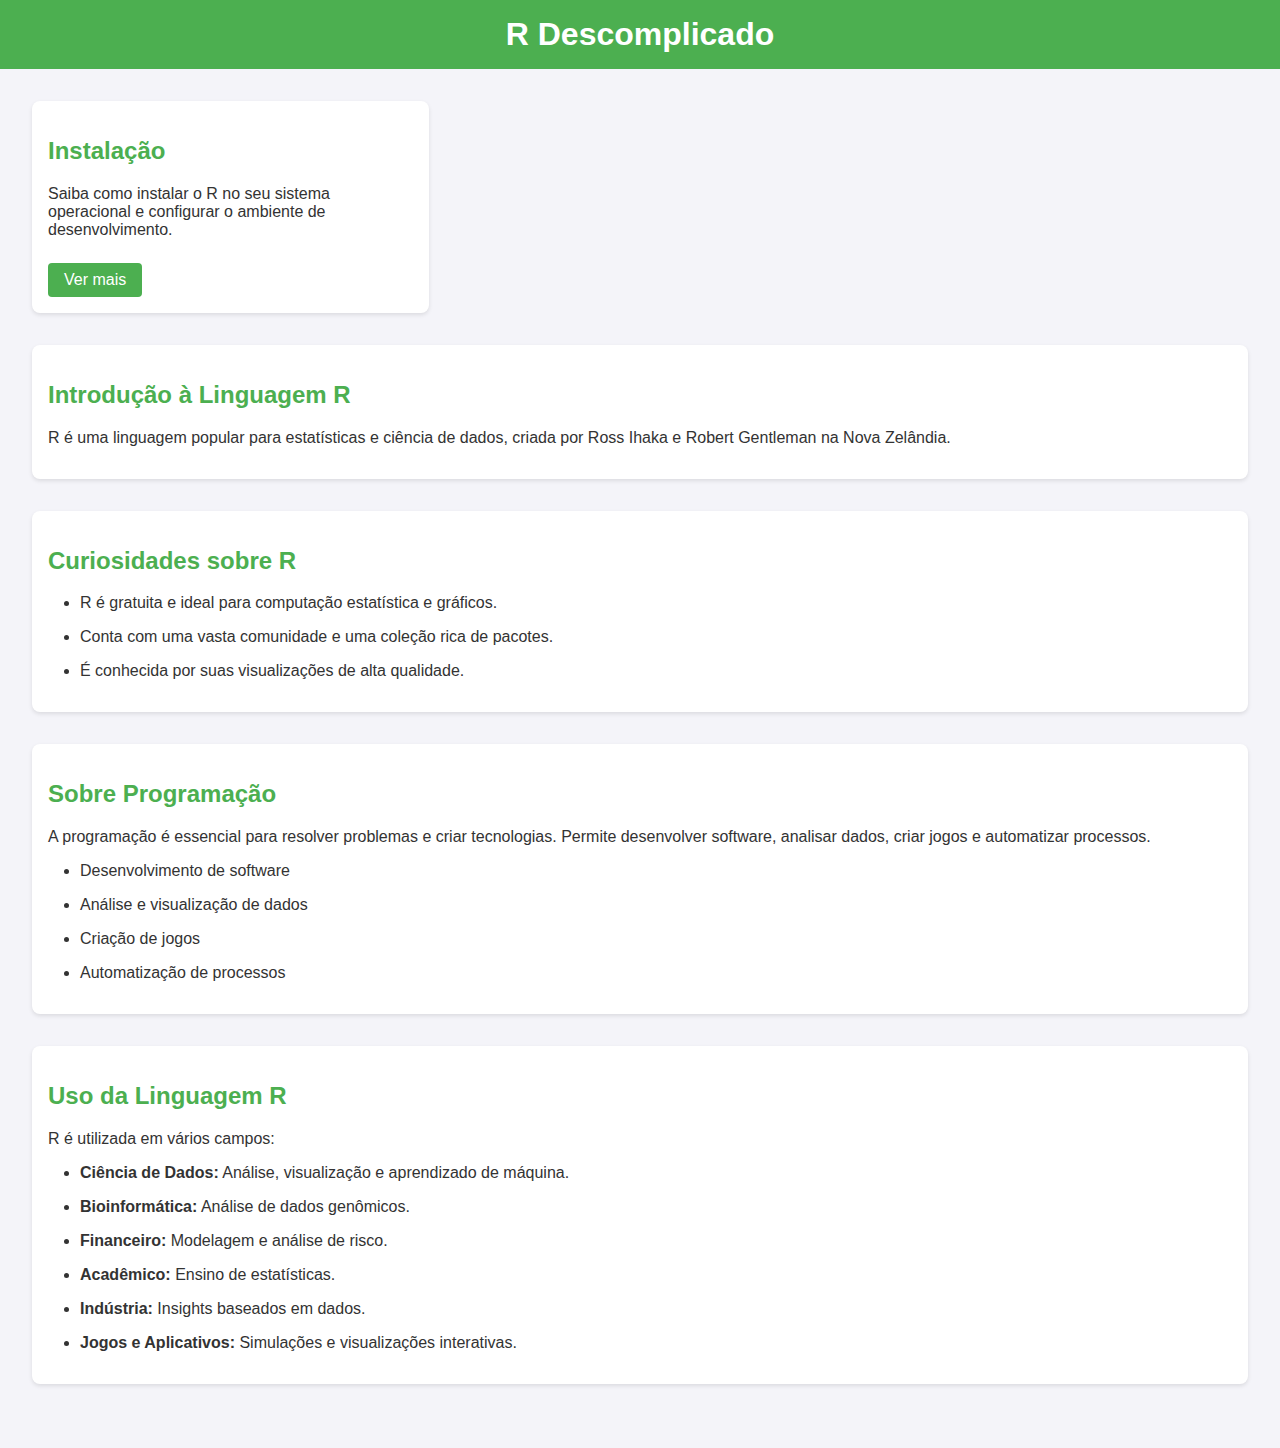
==== index.html @ 686e8686 "Add files via upload" ====
<!DOCTYPE html>
<html lang="pt-BR">
<head>
    <meta charset="UTF-8">
    <meta name="viewport" content="width=device-width, initial-scale=1.0">
    <title>R Descomplicado</title>
    <link rel="stylesheet" href="style.css">
</head>
<body>
    <header>
        <h1>R Descomplicado</h1>
    </header>
    <main>
        <section class="feature">
            <h2>Instalação</h2>
            <p>Saiba como instalar o R no seu sistema operacional e configurar o ambiente de desenvolvimento.</p>
            <a href="instalacao.html" class="btn">Ver mais</a>
        </section>
        <section>
            <h2>Introdução à Linguagem R</h2>
            <p>R é uma linguagem popular para estatísticas e ciência de dados, criada por Ross Ihaka e Robert Gentleman na Nova Zelândia.</p>
        </section>
        <section>
            <h2>Curiosidades sobre R</h2>
            <ul>
                <li>R é gratuita e ideal para computação estatística e gráficos.</li>
                <li>Conta com uma vasta comunidade e uma coleção rica de pacotes.</li>
                <li>É conhecida por suas visualizações de alta qualidade.</li>
            </ul>
        </section>
        <section>
            <h2>Sobre Programação</h2>
            <p>A programação é essencial para resolver problemas e criar tecnologias. Permite desenvolver software, analisar dados, criar jogos e automatizar processos.</p>
            <ul>
                <li>Desenvolvimento de software</li>
                <li>Análise e visualização de dados</li>
                <li>Criação de jogos</li>
                <li>Automatização de processos</li>
            </ul>
        </section>
        <section>
            <h2>Uso da Linguagem R</h2>
            <p>R é utilizada em vários campos:</p>
            <ul>
                <li><strong>Ciência de Dados:</strong> Análise, visualização e aprendizado de máquina.</li>
                <li><strong>Bioinformática:</strong> Análise de dados genômicos.</li>
                <li><strong>Financeiro:</strong> Modelagem e análise de risco.</li>
                <li><strong>Acadêmico:</strong> Ensino de estatísticas.</li>
                <li><strong>Indústria:</strong> Insights baseados em dados.</li>
                <li><strong>Jogos e Aplicativos:</strong> Simulações e visualizações interativas.</li>
            </ul>
        </section>
    </main>
</body>
</html>
---- style.css ----
/* style.css */

body {
    font-family: 'Arial', sans-serif;
    background-color: #f4f4f9;
    color: #333;
    margin: 0;
    padding: 0;
}

header {
    background-color: #4CAF50;
    color: white;
    padding: 1rem;
    text-align: center;
    position: relative;
}

header h1 {
    margin: 0;
}

header .btn {
    position: absolute;
    top: 50%;
    transform: translateY(-50%);
    left: 1rem;
    color: white;
    text-decoration: none;
    background-color: #333;
    padding: 0.5rem 1rem;
    border-radius: 4px;
}

main {
    padding: 2rem;
}

h2 {
    color: #4CAF50;
}

section {
    margin-bottom: 2rem;
    padding: 1rem;
    background: white;
    border-radius: 8px;
    box-shadow: 0 2px 4px rgba(0, 0, 0, 0.1);
}

.feature {
    display: inline-block;
    vertical-align: top;
    width: 30%;
    margin-right: 1.5%;
}

.feature:last-child {
    margin-right: 0;
}

.feature h2 {
    font-size: 1.5rem;
}

.feature p {
    font-size: 1rem;
}

.btn {
    display: inline-block;
    padding: 0.5rem 1rem;
    color: white;
    background-color: #4CAF50;
    text-decoration: none;
    border-radius: 4px;
    margin-top: 0.5rem;
}

ol {
    list-style-type: decimal;
    padding-left: 2rem;
}

li {
    margin-bottom: 1rem;
}

li h3 {
    font-size: 1.25rem;
    color: #333;
}

ul {
    list-style-type: disc;
    padding-left: 2rem;
}

pre {
    background-color: #e0e0e0;
    padding: 1rem;
    border-radius: 8px;
    overflow-x: auto;
}

footer {
    background-color: #4CAF50;
    color: white;
    text-align: center;
    padding: 1rem;
    position: fixed;
    bottom: 0;
    width: 100%;
}

.video-container {
    text-align: center;
    margin-top: 2rem;
}

.video-container iframe {
    max-width: 100%;
    border: none;
}

code {
    background-color: #f1f1f1;
    padding: 2px 4px;
    border-radius: 4px;
    font-family: 'Courier New', Courier, monospace;
}
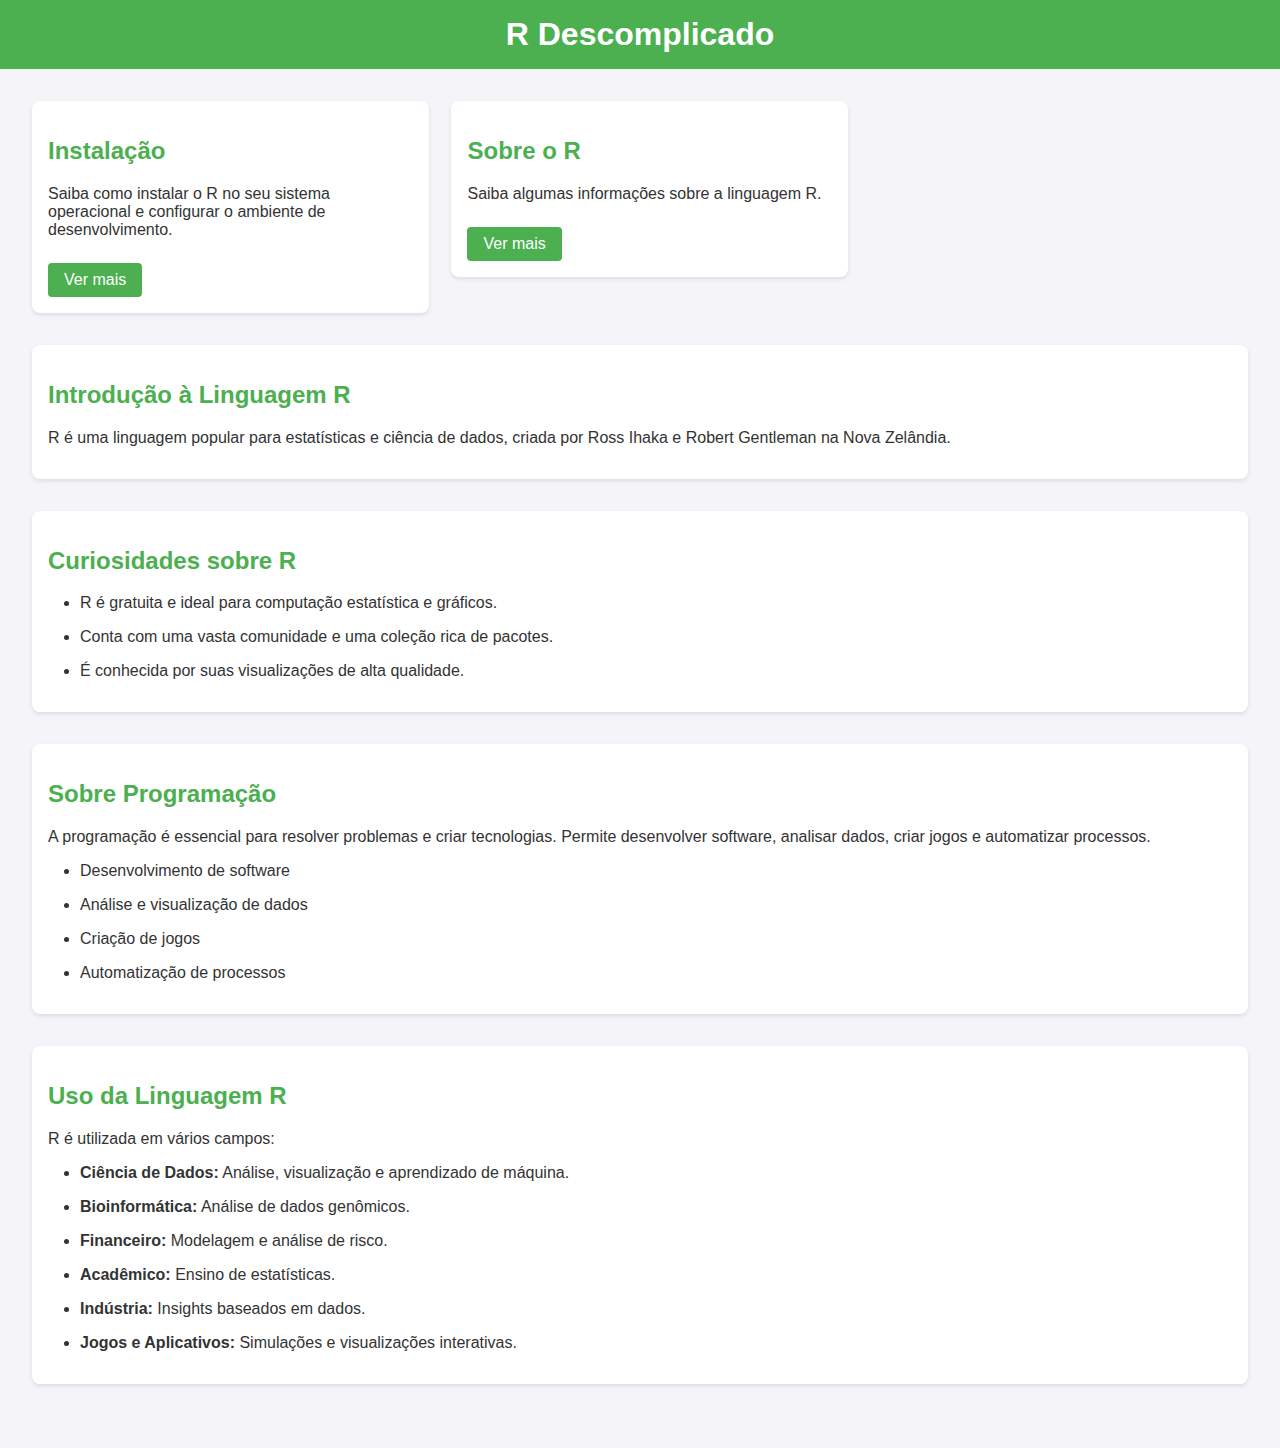
==== commit 4335ccf4: "Adicionando página de informações" ====
--- a/index.html
+++ b/index.html
@@ -15,6 +15,11 @@
             <h2>Instalação</h2>
             <p>Saiba como instalar o R no seu sistema operacional e configurar o ambiente de desenvolvimento.</p>
             <a href="instalacao.html" class="btn">Ver mais</a>
+        </section>
+        <section class="feature">
+            <h2>Sobre o R</h2>
+            <p>Saiba algumas informações sobre a linguagem R.</p>
+            <a href="informacoes.html" class="btn">Ver mais</a>
         </section>
         <section>
             <h2>Introdução à Linguagem R</h2>
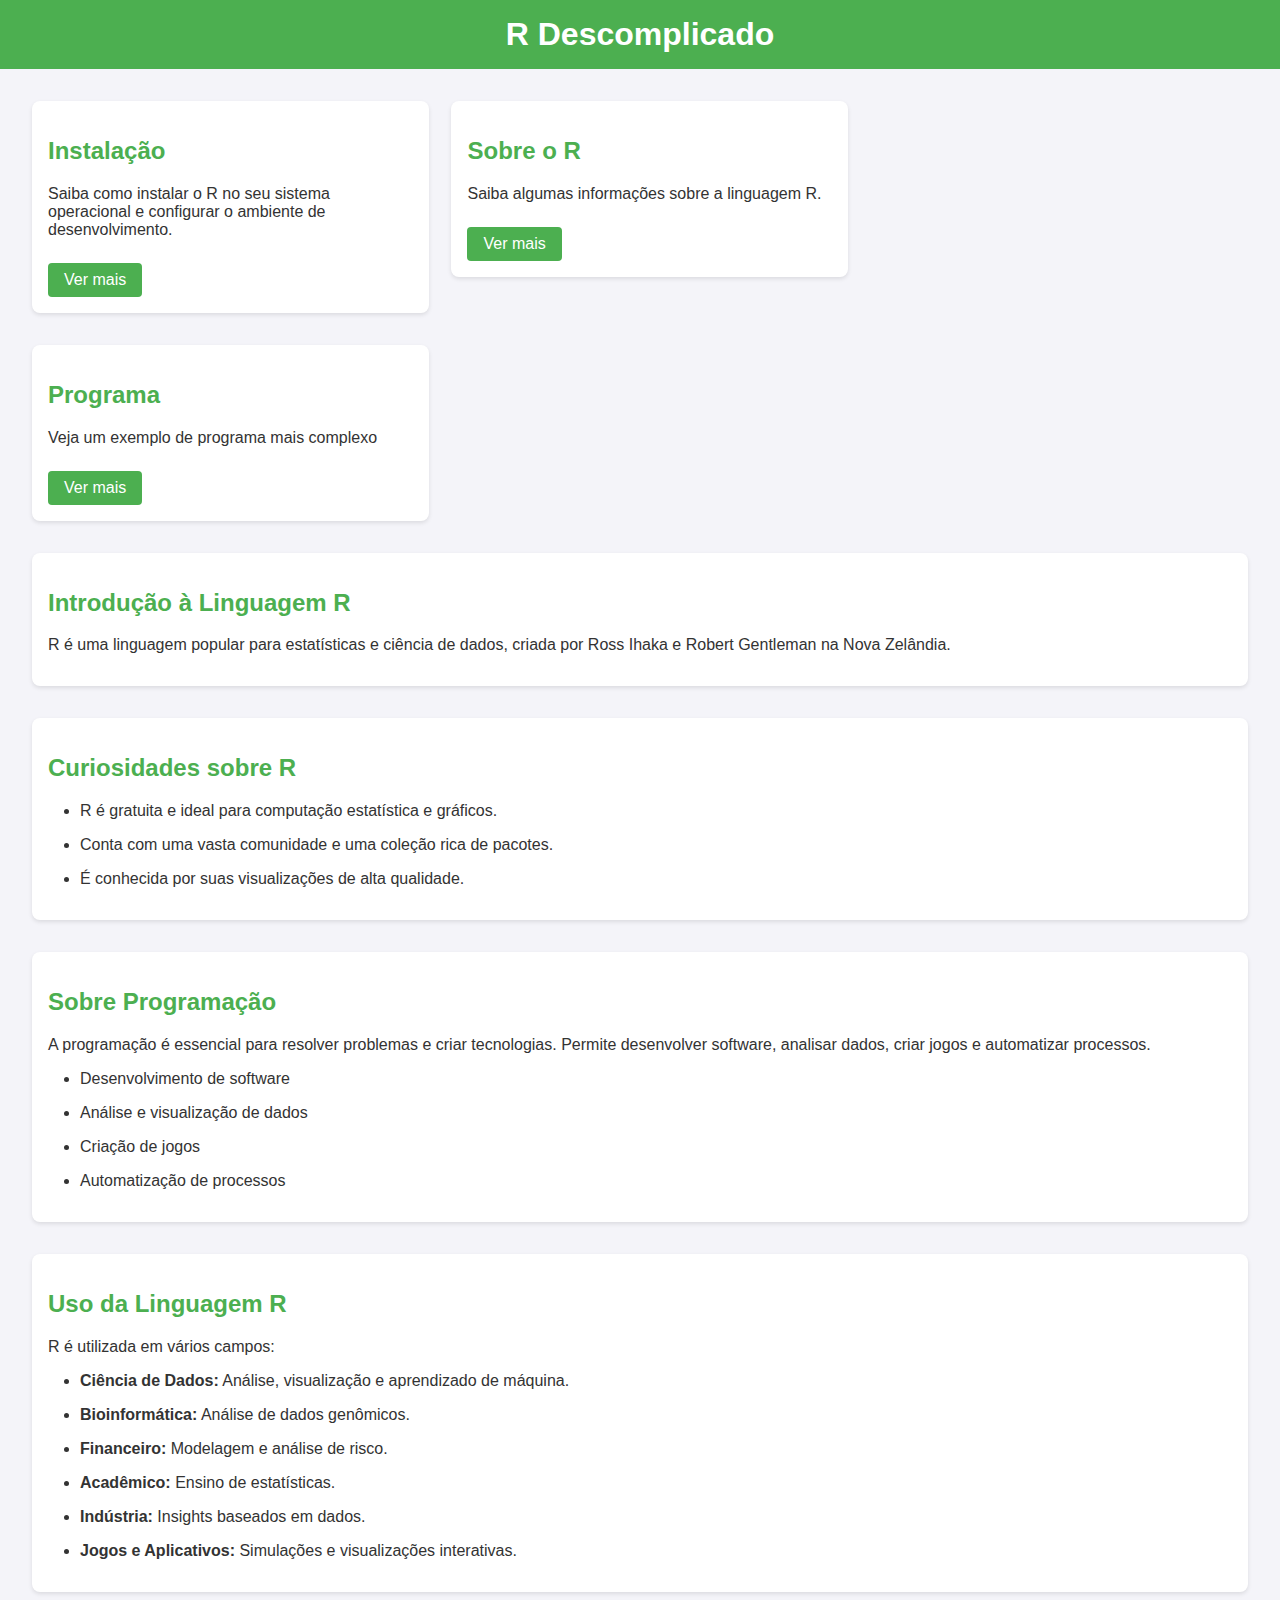
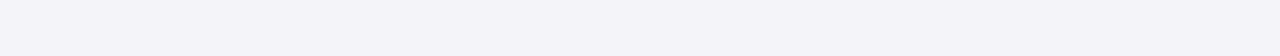
==== commit ebf2f278: "pronto" ====
--- a/index.html
+++ b/index.html
@@ -20,6 +20,11 @@
             <h2>Sobre o R</h2>
             <p>Saiba algumas informações sobre a linguagem R.</p>
             <a href="informacoes.html" class="btn">Ver mais</a>
+        </section>
+        <section class="feature">
+            <h2>Programa</h2>
+            <p>Veja um exemplo de programa mais complexo</p>
+            <a href="programas.html" class="btn">Ver mais</a>
         </section>
         <section>
             <h2>Introdução à Linguagem R</h2>
